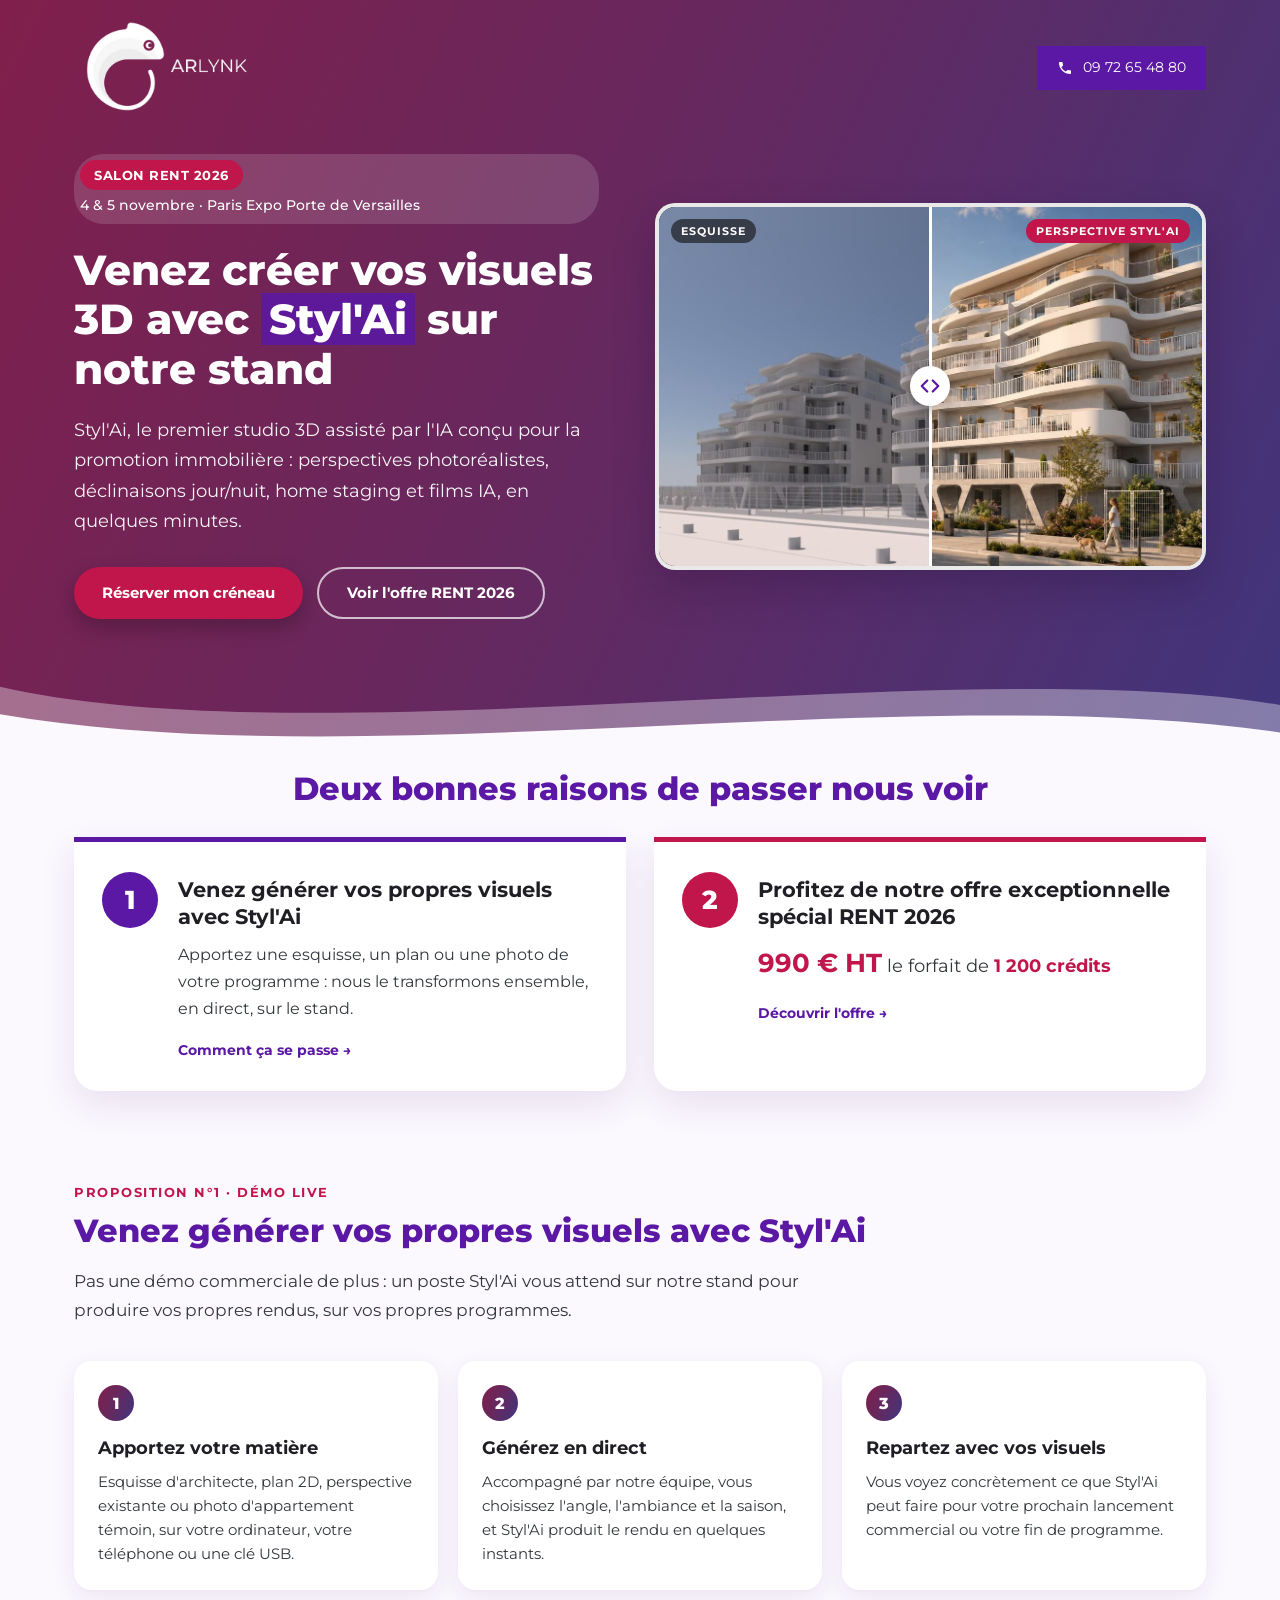
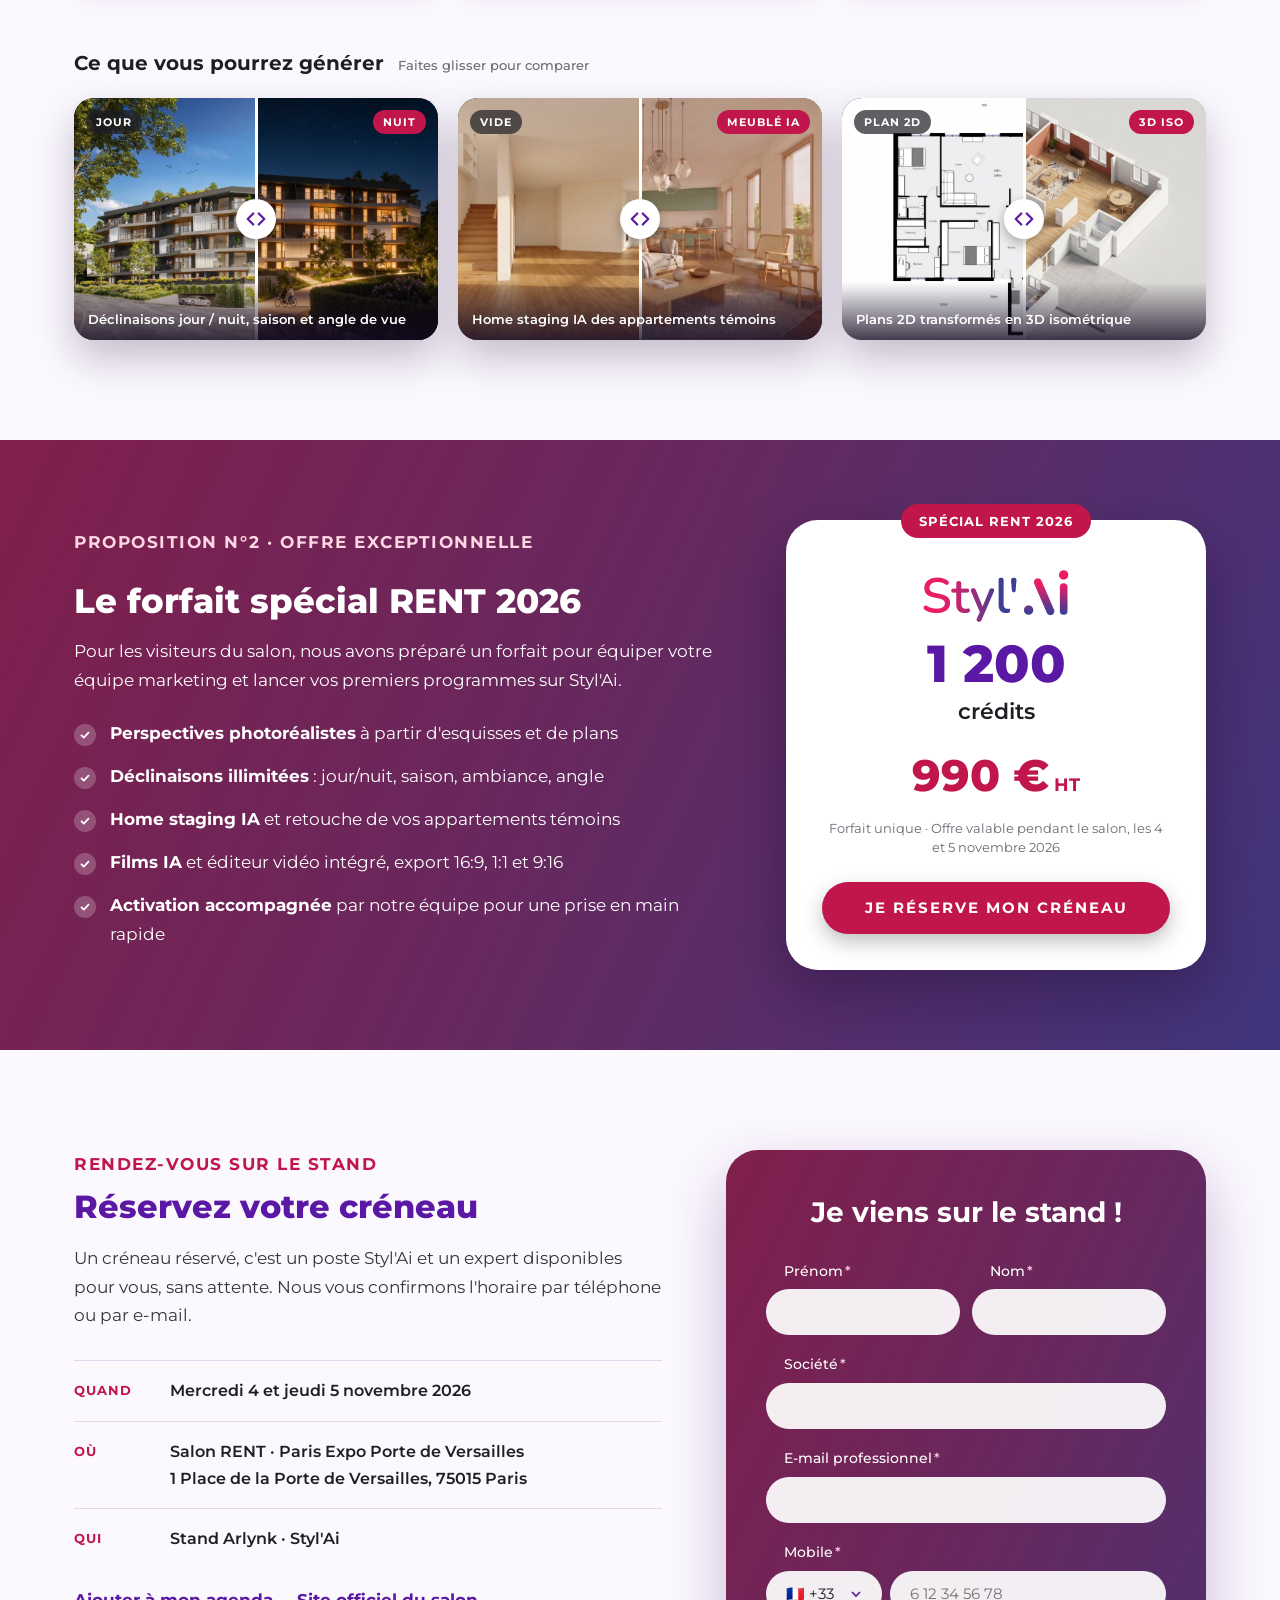
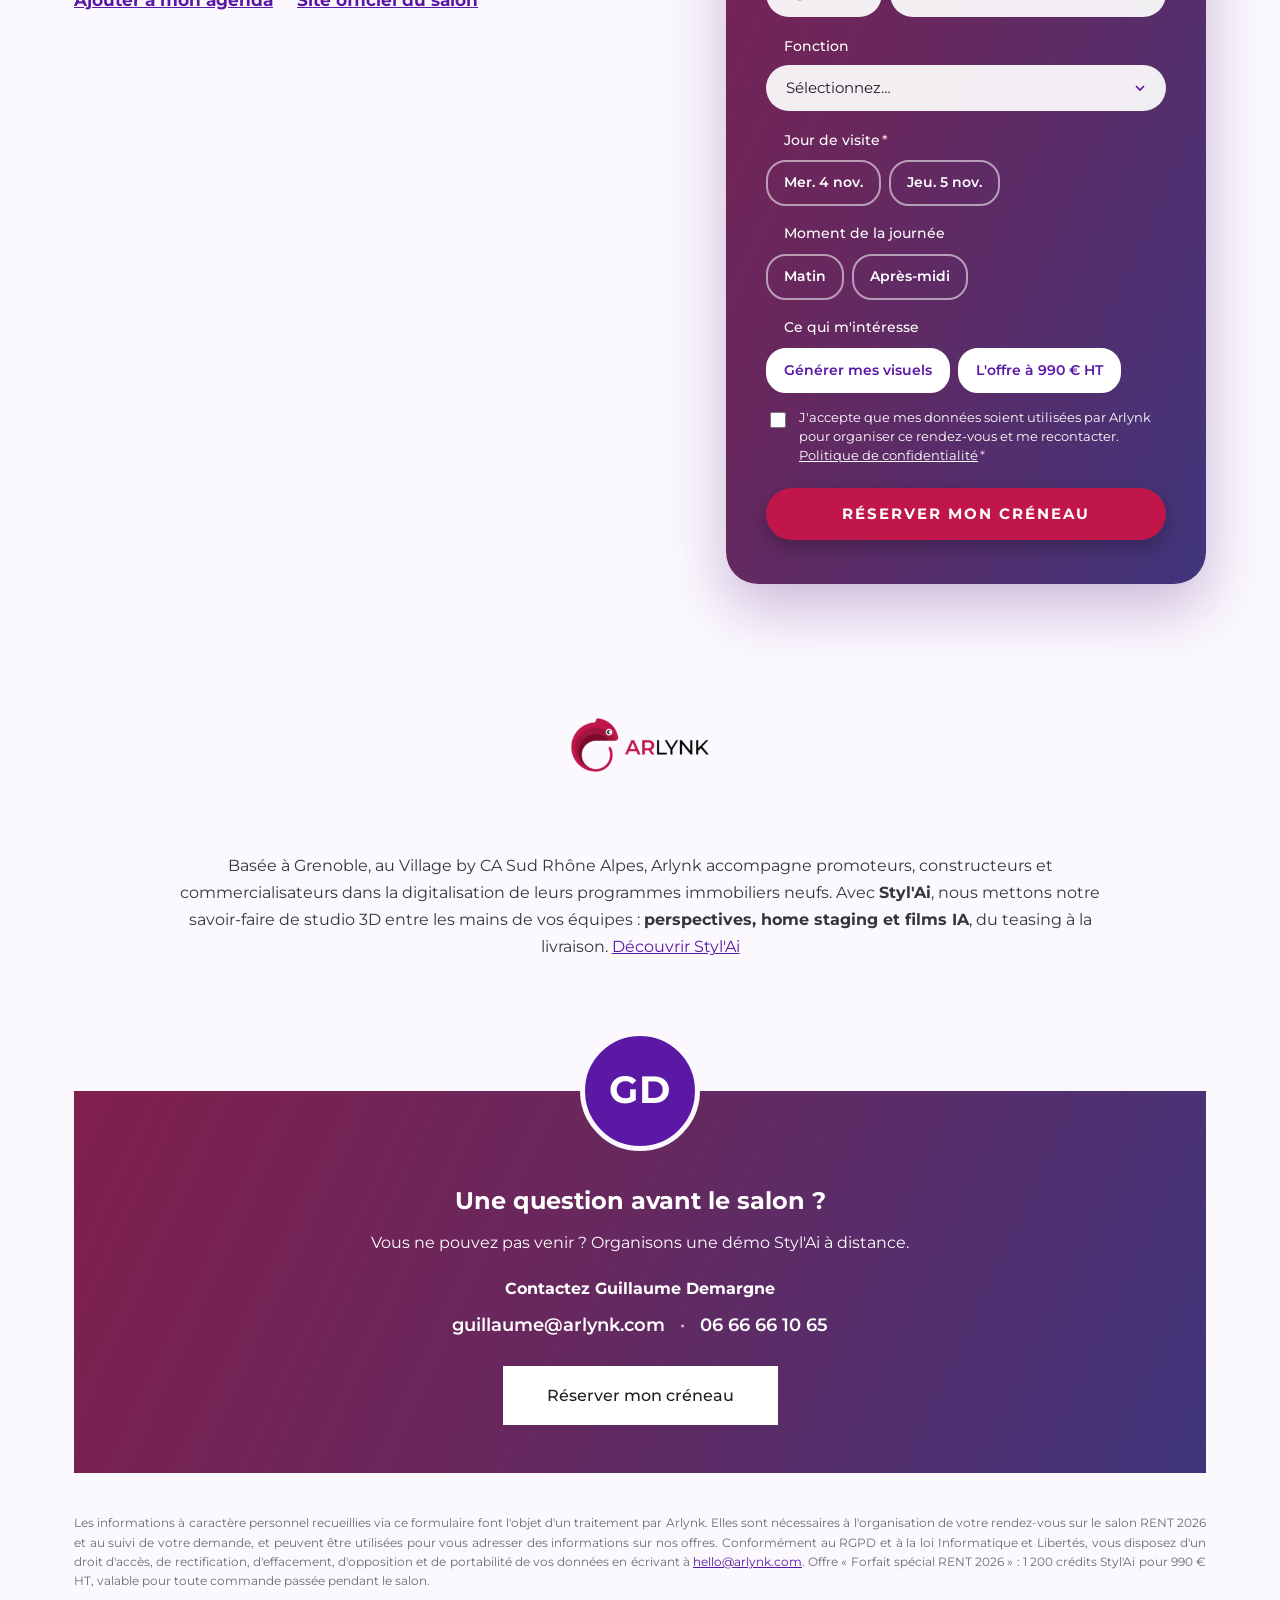
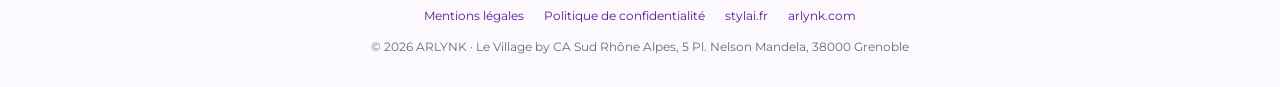
==== rent-2026/index.html @ ccab5f4e "Landing page salon RENT 2026 : démo Styl'Ai et forfait 990 € HT / 1 200 crédits Page d'atterrissage " ====
<!DOCTYPE html>
<html lang="fr">
<head>
  <meta charset="UTF-8">
  <meta name="viewport" content="width=device-width, initial-scale=1">
  <title>Styl'Ai au salon RENT 2026 – 4 &amp; 5 novembre | Arlynk</title>
  <meta name="description" content="Rencontrez Arlynk au salon RENT 2026 (4 et 5 novembre, Paris) : générez vos propres visuels avec Styl'Ai, le premier studio 3D assisté par l'IA conçu pour la promotion immobilière, et profitez du forfait spécial RENT : 1 200 crédits pour 990 € HT.">
  <meta property="og:title" content="Styl'Ai au salon RENT 2026 – Venez générer vos visuels 3D">
  <meta property="og:description" content="4 et 5 novembre 2026 · Paris Expo Porte de Versailles. Démo live et forfait spécial RENT : 1 200 crédits pour 990 € HT.">
  <meta property="og:type" content="website">
  <meta property="og:image" content="img/esquisse-apres.jpg">
  <meta name="theme-color" content="#5a18a5">
  <link rel="icon" href="https://arlynk.com/wp-content/uploads/2020/11/cropped-Sans-titre-14-32x32.png">
  <link rel="preconnect" href="https://fonts.googleapis.com">
  <link rel="preconnect" href="https://fonts.gstatic.com" crossorigin>
  <link href="https://fonts.googleapis.com/css2?family=Montserrat:wght@300;400;500;600;700;800&display=swap" rel="stylesheet">
  <link rel="stylesheet" href="../assets/css/style.css">
  <link rel="stylesheet" href="rent.css">
</head>
<body>

  <!-- En-tête -->
  <header class="hero rent-hero">
    <div class="container hero__bar">
      <a href="https://arlynk.com/" class="hero__logo" aria-label="Arlynk - retour au site">
        <img src="../assets/img/logo-arlynk-blanc.png" alt="Arlynk" width="188" height="100">
      </a>
      <a href="tel:+33972654880" class="btn-phone">
        <svg width="16" height="16" viewBox="0 0 24 24" fill="currentColor" aria-hidden="true"><path d="M6.6 10.8a15.1 15.1 0 0 0 6.6 6.6l2.2-2.2a1 1 0 0 1 1-.25 11.4 11.4 0 0 0 3.6.57 1 1 0 0 1 1 1V20a1 1 0 0 1-1 1A17 17 0 0 1 3 4a1 1 0 0 1 1-1h3.5a1 1 0 0 1 1 1c0 1.25.2 2.45.57 3.57a1 1 0 0 1-.25 1z"/></svg>
        09 72 65 48 80
      </a>
    </div>

    <div class="container rent-hero__grid">
      <div class="rent-hero__text">
        <p class="event-badge">
          <span class="event-badge__name">Salon RENT 2026</span>
          <span>4 &amp; 5 novembre · Paris Expo Porte de Versailles</span>
        </p>
        <h1>Venez créer vos visuels 3D avec <span class="highlight">Styl'Ai</span> sur notre stand</h1>
        <p class="rent-hero__lead">Styl'Ai, le premier studio 3D assisté par l'IA conçu pour la promotion immobilière&nbsp;: perspectives photoréalistes, déclinaisons jour/nuit, home staging et films IA, en quelques minutes.</p>
        <div class="rent-hero__ctas">
          <a href="#rdv" class="btn-cta">Réserver mon créneau</a>
          <a href="#offre" class="btn-ghost">Voir l'offre RENT 2026</a>
        </div>
        <p class="countdown" id="countdown" hidden></p>
      </div>

      <figure class="compare compare--hero" style="--pos: 50%">
        <img src="img/esquisse-avant.jpg" alt="Esquisse d'un programme résidentiel" width="1200" height="737">
        <div class="compare__after">
          <img src="img/esquisse-apres.jpg" alt="La même esquisse transformée en perspective 3D photoréaliste par Styl'Ai" width="1200" height="739">
        </div>
        <span class="compare__tag compare__tag--before">Esquisse</span>
        <span class="compare__tag compare__tag--after">Perspective Styl'Ai</span>
        <input type="range" min="0" max="100" value="50" class="compare__range" aria-label="Comparer l'esquisse et la perspective 3D">
        <span class="compare__handle" aria-hidden="true"></span>
      </figure>
    </div>

    <svg class="hero__wave" viewBox="0 0 1440 120" preserveAspectRatio="none" aria-hidden="true">
      <path d="M0,40 C360,120 1080,0 1440,60 L1440,120 L0,120 Z" fill="rgba(255,255,255,.35)"/>
      <path d="M0,70 C420,140 1020,30 1440,90 L1440,120 L0,120 Z" fill="#fbf8fe"/>
    </svg>
  </header>

  <main>
    <!-- Les deux propositions -->
    <section class="container reasons" aria-labelledby="reasons-title">
      <h2 class="section-title" id="reasons-title">Deux bonnes raisons de passer nous voir</h2>
      <div class="reasons__grid">
        <a href="#demo" class="reason">
          <span class="reason__num">1</span>
          <h3>Venez générer vos propres visuels avec Styl'Ai</h3>
          <p>Apportez une esquisse, un plan ou une photo de votre programme&nbsp;: nous le transformons ensemble, en direct, sur le stand.</p>
          <span class="reason__more">Comment ça se passe&nbsp;→</span>
        </a>
        <a href="#offre" class="reason reason--offer">
          <span class="reason__num">2</span>
          <h3>Profitez de notre offre exceptionnelle spécial RENT 2026</h3>
          <p class="reason__price"><strong>990&nbsp;€&nbsp;HT</strong> le forfait de <strong>1&nbsp;200 crédits</strong></p>
          <span class="reason__more">Découvrir l'offre&nbsp;→</span>
        </a>
      </div>
    </section>

    <!-- Proposition 1 : démo live -->
    <section class="container demo" id="demo" aria-labelledby="demo-title">
      <p class="eyebrow">Proposition n°1 · Démo live</p>
      <h2 class="section-title" id="demo-title">Venez générer vos propres visuels avec Styl'Ai</h2>
      <p class="section-intro">Pas une démo commerciale de plus&nbsp;: un poste Styl'Ai vous attend sur notre stand pour produire vos propres rendus, sur vos propres programmes.</p>

      <ol class="steps">
        <li>
          <span class="steps__num">1</span>
          <h3>Apportez votre matière</h3>
          <p>Esquisse d'architecte, plan 2D, perspective existante ou photo d'appartement témoin, sur votre ordinateur, votre téléphone ou une clé USB.</p>
        </li>
        <li>
          <span class="steps__num">2</span>
          <h3>Générez en direct</h3>
          <p>Accompagné par notre équipe, vous choisissez l'angle, l'ambiance et la saison, et Styl'Ai produit le rendu en quelques instants.</p>
        </li>
        <li>
          <span class="steps__num">3</span>
          <h3>Repartez avec vos visuels</h3>
          <p>Vous voyez concrètement ce que Styl'Ai peut faire pour votre prochain lancement commercial ou votre fin de programme.</p>
        </li>
      </ol>

      <h3 class="gallery-title">Ce que vous pourrez générer <small>Faites glisser pour comparer</small></h3>
      <div class="gallery">
        <figure class="compare" style="--pos: 50%">
          <img src="img/jour.jpg" alt="Perspective d'un programme en journée" width="1024" height="666" loading="lazy">
          <div class="compare__after">
            <img src="img/nuit.jpg" alt="La même perspective déclinée en ambiance de nuit" width="1024" height="666" loading="lazy">
          </div>
          <span class="compare__tag compare__tag--before">Jour</span>
          <span class="compare__tag compare__tag--after">Nuit</span>
          <input type="range" min="0" max="100" value="50" class="compare__range" aria-label="Comparer les versions jour et nuit">
          <span class="compare__handle" aria-hidden="true"></span>
          <figcaption>Déclinaisons jour / nuit, saison et angle de vue</figcaption>
        </figure>
        <figure class="compare" style="--pos: 50%">
          <img src="img/temoin-vide.jpg" alt="Appartement témoin vide" width="1024" height="682" loading="lazy">
          <div class="compare__after">
            <img src="img/temoin-meuble.jpg" alt="Le même appartement meublé par le home staging IA" width="1024" height="682" loading="lazy">
          </div>
          <span class="compare__tag compare__tag--before">Vide</span>
          <span class="compare__tag compare__tag--after">Meublé IA</span>
          <input type="range" min="0" max="100" value="50" class="compare__range" aria-label="Comparer l'appartement vide et meublé">
          <span class="compare__handle" aria-hidden="true"></span>
          <figcaption>Home staging IA des appartements témoins</figcaption>
        </figure>
        <figure class="compare" style="--pos: 50%">
          <img src="img/plan-2d.jpg" alt="Plan 2D d'un logement" width="968" height="624" loading="lazy">
          <div class="compare__after">
            <img src="img/plan-3d-iso.jpg" alt="Le même plan converti en maquette 3D isométrique" width="1024" height="765" loading="lazy">
          </div>
          <span class="compare__tag compare__tag--before">Plan 2D</span>
          <span class="compare__tag compare__tag--after">3D iso</span>
          <input type="range" min="0" max="100" value="50" class="compare__range" aria-label="Comparer le plan 2D et la vue 3D isométrique">
          <span class="compare__handle" aria-hidden="true"></span>
          <figcaption>Plans 2D transformés en 3D isométrique</figcaption>
        </figure>
      </div>
    </section>

    <!-- Proposition 2 : offre RENT -->
    <section class="offer-wrap" id="offre" aria-labelledby="offre-title">
      <div class="container offer">
        <div class="offer__text">
          <p class="eyebrow eyebrow--light">Proposition n°2 · Offre exceptionnelle</p>
          <h2 id="offre-title">Le forfait spécial RENT 2026</h2>
          <p>Pour les visiteurs du salon, nous avons préparé un forfait pour équiper votre équipe marketing et lancer vos premiers programmes sur Styl'Ai.</p>
          <ul class="checklist checklist--light">
            <li><strong>Perspectives photoréalistes</strong> à partir d'esquisses et de plans</li>
            <li><strong>Déclinaisons illimitées</strong>&nbsp;: jour/nuit, saison, ambiance, angle</li>
            <li><strong>Home staging IA</strong> et retouche de vos appartements témoins</li>
            <li><strong>Films IA</strong> et éditeur vidéo intégré, export 16:9, 1:1 et 9:16</li>
            <li><strong>Activation accompagnée</strong> par notre équipe pour une prise en main rapide</li>
          </ul>
        </div>

        <div class="price-card">
          <span class="price-card__ribbon">Spécial RENT 2026</span>
          <img src="img/logo-stylai.png" alt="Styl'Ai" class="price-card__logo" width="150" height="55">
          <p class="price-card__credits"><strong>1&nbsp;200</strong> crédits</p>
          <p class="price-card__price"><strong>990&nbsp;€</strong> <span>HT</span></p>
          <p class="price-card__note">Forfait unique · Offre valable pendant le salon, les 4 et 5 novembre 2026</p>
          <a href="#rdv" class="btn-submit">Je réserve mon créneau</a>
        </div>
      </div>
    </section>

    <!-- Prise de rendez-vous -->
    <section class="container booking" id="rdv" aria-labelledby="rdv-title">
      <div class="booking__info">
        <p class="eyebrow">Rendez-vous sur le stand</p>
        <h2 class="section-title" id="rdv-title">Réservez votre créneau</h2>
        <p>Un créneau réservé, c'est un poste Styl'Ai et un expert disponibles pour vous, sans attente. Nous vous confirmons l'horaire par téléphone ou par e-mail.</p>

        <dl class="practical">
          <div>
            <dt>Quand</dt>
            <dd>Mercredi 4 et jeudi 5 novembre 2026</dd>
          </div>
          <div>
            <dt>Où</dt>
            <dd>Salon RENT · Paris Expo Porte de Versailles<br>1 Place de la Porte de Versailles, 75015 Paris</dd>
          </div>
          <div>
            <dt>Qui</dt>
            <!-- Ajouter ici le numéro de stand dès qu'il est connu. -->
            <dd>Stand Arlynk · Styl'Ai</dd>
          </div>
        </dl>

        <p class="practical__links">
          <a href="rent-2026-arlynk.ics" download>Ajouter à mon agenda</a>
          <a href="https://www.realnewtech.com/" target="_blank" rel="noopener">Site officiel du salon</a>
        </p>
      </div>

      <div class="form-card booking__card">
        <h2 class="form-card__title">Je viens sur le stand&nbsp;!</h2>

        <!-- Formulaire web Zoho CRM (module Prospects). Les champs cachés xnQsjsdp, xmIwtLD et actionType
             viennent du code source Zoho : à remplacer si un formulaire dédié « Salon RENT 2026 » est créé. -->
        <form id="lead-form" action="https://crm.zoho.com/crm/WebToLeadForm" method="POST" accept-charset="UTF-8" target="zoho-target" novalidate>
          <input type="hidden" name="xnQsjsdp" value="b40f155948cda5572b421dd84efe9aad03f75418e066bce815e18494eee729a2">
          <input type="hidden" name="zc_gad" id="zc_gad" value="">
          <input type="hidden" name="xmIwtLD" value="050d3f2b2a0a6c832aca48327ee90992275f9af62e2ffa7d79091be489d551f6729963630cd06b353b94206caac89e18">
          <input type="hidden" name="actionType" value="TGVhZHM=">
          <input type="hidden" name="returnURL" value="null">
          <input type="hidden" name="Lead Source" value="Salon RENT 2026">
          <input type="hidden" name="Mobile" id="mobile-complet" value="">
          <input type="hidden" name="Description" id="description" value="">
          <input type="text" name="aG9uZXlwb3Q" value="" tabindex="-1" autocomplete="off" aria-hidden="true" style="display:none">

          <div class="field-row">
            <div class="field">
              <label for="prenom">Prénom<span>*</span></label>
              <input type="text" id="prenom" name="First Name" maxlength="40" autocomplete="given-name" required>
            </div>
            <div class="field">
              <label for="nom">Nom<span>*</span></label>
              <input type="text" id="nom" name="Last Name" maxlength="80" autocomplete="family-name" required>
            </div>
          </div>
          <div class="field">
            <label for="societe">Société<span>*</span></label>
            <input type="text" id="societe" name="Company" maxlength="200" autocomplete="organization" required>
          </div>
          <div class="field">
            <label for="email">E-mail professionnel<span>*</span></label>
            <input type="email" id="email" name="Email" maxlength="100" autocomplete="email" required>
          </div>
          <div class="field">
            <label for="telephone">Mobile<span>*</span></label>
            <div class="tel">
              <select id="indicatif" aria-label="Indicatif pays">
                <option value="+33" selected>🇫🇷 +33</option>
                <option value="+32">🇧🇪 +32</option>
                <option value="+41">🇨🇭 +41</option>
                <option value="+352">🇱🇺 +352</option>
                <option value="+377">🇲🇨 +377</option>
              </select>
              <input type="tel" id="telephone" maxlength="20" autocomplete="tel-national" placeholder="6 12 34 56 78" required>
            </div>
          </div>
          <div class="field">
            <label for="fonction">Fonction</label>
            <select id="fonction" name="Designation">
              <option value="">Sélectionnez…</option>
              <option>Direction commerciale</option>
              <option>Direction marketing / communication</option>
              <option>Direction générale</option>
              <option>Responsable de programmes</option>
              <option>Commercialisateur / Agence</option>
              <option>Autre</option>
            </select>
          </div>

          <fieldset class="choices">
            <legend>Jour de visite<span>*</span></legend>
            <label class="chip"><input type="radio" name="jour" value="Mercredi 4 novembre" required><span>Mer. 4 nov.</span></label>
            <label class="chip"><input type="radio" name="jour" value="Jeudi 5 novembre"><span>Jeu. 5 nov.</span></label>
          </fieldset>
          <fieldset class="choices">
            <legend>Moment de la journée</legend>
            <label class="chip"><input type="radio" name="moment" value="Matin"><span>Matin</span></label>
            <label class="chip"><input type="radio" name="moment" value="Après-midi"><span>Après-midi</span></label>
          </fieldset>
          <fieldset class="choices">
            <legend>Ce qui m'intéresse</legend>
            <label class="chip"><input type="checkbox" name="interet" value="Générer mes visuels avec Styl'Ai" checked><span>Générer mes visuels</span></label>
            <label class="chip"><input type="checkbox" name="interet" value="Offre RENT 2026 : 1 200 crédits à 990 € HT" checked><span>L'offre à 990&nbsp;€&nbsp;HT</span></label>
          </fieldset>

          <label class="consent">
            <input type="checkbox" id="consentement" required>
            <span>J'accepte que mes données soient utilisées par Arlynk pour organiser ce rendez-vous et me recontacter. <a href="https://arlynk.com/politique-de-confidentialite/" target="_blank" rel="noopener">Politique de confidentialité</a><span class="req">*</span></span>
          </label>

          <p class="form-error" id="form-error" role="alert" hidden>Merci de compléter les champs obligatoires.</p>

          <button type="submit" class="btn-submit">Réserver mon créneau</button>
        </form>
        <iframe name="zoho-target" id="zoho-target" title="Envoi du formulaire" hidden></iframe>

        <div class="form-success" id="form-success" hidden>
          <svg width="56" height="56" viewBox="0 0 24 24" aria-hidden="true"><circle cx="12" cy="12" r="11" fill="#fff"/><path d="M7 12.5l3.2 3.2L17 9" fill="none" stroke="#c1164b" stroke-width="2.4" stroke-linecap="round" stroke-linejoin="round"/></svg>
          <h3>À très vite sur le salon&nbsp;!</h3>
          <p>Votre demande est bien enregistrée. Nous vous recontactons pour confirmer votre créneau sur le stand Arlynk · Styl'Ai.</p>
          <a class="btn-submit" href="rent-2026-arlynk.ics" download>Ajouter à mon agenda</a>
        </div>
      </div>
    </section>
  </main>

  <!-- À propos -->
  <section class="about container">
    <img src="../assets/img/logo-arlynk-couleur.png" alt="Arlynk" class="about__logo" width="180" height="180">
    <p>Basée à Grenoble, au Village by CA Sud Rhône Alpes, Arlynk accompagne promoteurs, constructeurs et commercialisateurs dans la digitalisation de leurs programmes immobiliers neufs. Avec <strong>Styl'Ai</strong>, nous mettons notre savoir-faire de studio 3D entre les mains de vos équipes&nbsp;: <strong>perspectives, home staging et films IA</strong>, du teasing à la livraison. <a href="https://stylai.fr/promoteurs" target="_blank" rel="noopener">Découvrir Styl'Ai</a></p>
  </section>

  <!-- Bandeau contact -->
  <section class="container">
    <div class="contact-band">
      <div class="contact-band__icon" aria-hidden="true">GD</div>
      <h2>Une question avant le salon&nbsp;?</h2>
      <p>Vous ne pouvez pas venir&nbsp;? Organisons une démo Styl'Ai à distance.</p>
      <p class="contact-band__name">Contactez Guillaume Demargne</p>
      <p class="contact-band__links">
        <a href="mailto:guillaume@arlynk.com">guillaume@arlynk.com</a>
        <span aria-hidden="true">·</span>
        <a href="tel:+33666661065">06 66 66 10 65</a>
      </p>
      <a href="#rdv" class="btn-white">Réserver mon créneau</a>
    </div>
  </section>

  <!-- Pied de page -->
  <footer class="footer">
    <div class="container">
      <p class="legal">Les informations à caractère personnel recueillies via ce formulaire font l'objet d'un traitement par Arlynk. Elles sont nécessaires à l'organisation de votre rendez-vous sur le salon RENT 2026 et au suivi de votre demande, et peuvent être utilisées pour vous adresser des informations sur nos offres. Conformément au RGPD et à la loi Informatique et Libertés, vous disposez d'un droit d'accès, de rectification, d'effacement, d'opposition et de portabilité de vos données en écrivant à <a href="mailto:hello@arlynk.com">hello@arlynk.com</a>. Offre «&nbsp;Forfait spécial RENT 2026&nbsp;»&nbsp;: 1&nbsp;200 crédits Styl'Ai pour 990&nbsp;€ HT, valable pour toute commande passée pendant le salon.</p>
      <nav class="footer__links">
        <a href="https://arlynk.com/mentions-legales/">Mentions légales</a>
        <a href="https://arlynk.com/politique-de-confidentialite/">Politique de confidentialité</a>
        <a href="https://stylai.fr/promoteurs">stylai.fr</a>
        <a href="https://arlynk.com/">arlynk.com</a>
      </nav>
      <p class="copyright">© 2026 ARLYNK · Le Village by CA Sud Rhône Alpes, 5 Pl. Nelson Mandela, 38000 Grenoble</p>
    </div>
  </footer>

  <!-- Bouton fixe sur mobile -->
  <a href="#rdv" class="sticky-cta" id="sticky-cta">Réserver mon créneau · RENT 2026</a>

  <script src="rent.js"></script>
  <!-- Suivi des formulaires web Zoho CRM (fourni par Zoho, à conserver) -->
  <script id="wf_anal" src="https://crm.zohopublic.com/crm/WebFormAnalyticsServeServlet?rid=[base64]&tw=bd8365c8fe3bd1d9c908581f7e484557f434fdd48e465106fef60573b287a3ee&version=v2"></script>
</body>
</html>
---- assets/css/style.css ----
/* Charte Arlynk : violet #5a18a5, framboise #c1164b, dégradé bordeaux → violet, police Montserrat */
:root {
  --violet: #5a18a5;
  --violet-dark: #4f1173;
  --framboise: #c1164b;
  --bordeaux: #801f4c;
  --nuit: #40357c;
  --text: #32373c;
  --bg: #fbf8fe;
  --gradient: linear-gradient(115deg, #801f4c 0%, #67285e 45%, #40357c 100%);
  --radius: 32px;
}

* { box-sizing: border-box; }

body {
  margin: 0;
  font-family: "Montserrat", Arial, sans-serif;
  color: var(--text);
  background: var(--bg);
  line-height: 1.7;
  -webkit-font-smoothing: antialiased;
}

img { max-width: 100%; height: auto; }

a { color: var(--violet); }

.container {
  width: 100%;
  max-width: 1180px;
  margin: 0 auto;
  padding: 0 24px;
}

/* ---------- En-tête ---------- */
.hero {
  position: relative;
  background: var(--gradient);
  color: #fff;
  padding-top: 18px;
  padding-bottom: 110px;
}

.hero__bar {
  display: flex;
  align-items: center;
  justify-content: space-between;
  gap: 16px;
}

.hero__logo img { width: 188px; display: block; }

.btn-phone {
  display: inline-flex;
  align-items: center;
  gap: 10px;
  background: var(--violet);
  color: #fff;
  text-decoration: none;
  font-size: 14px;
  padding: 10px 20px;
  transition: background .2s;
}
.btn-phone:hover { background: var(--violet-dark); }

.hero__tag {
  margin-top: 28px;
  font-size: 22px;
  font-weight: 600;
}
.hero__tag-sub { font-weight: 400; font-size: 17px; opacity: .9; margin-left: 8px; }

.highlight {
  background: rgba(90, 24, 165, .85);
  padding: 0 8px;
  box-decoration-break: clone;
  -webkit-box-decoration-break: clone;
}

.hero__wave {
  position: absolute;
  left: 0;
  bottom: -1px;
  width: 100%;
  height: 110px;
  display: block;
}

/* ---------- Contenu principal ---------- */
.main {
  display: grid;
  grid-template-columns: 1fr 460px;
  gap: 64px;
  align-items: start;
  margin-top: -20px;
  position: relative;
}

.intro { padding-top: 70px; }

.intro h1 {
  color: var(--violet);
  font-size: 32px;
  line-height: 1.25;
  font-weight: 700;
  margin: 0 0 32px;
}

.intro p { font-size: 17px; margin: 0 0 20px; text-align: justify; }

.intro .lead { font-weight: 700; color: #1e1e24; }

.keyfigures {
  list-style: none;
  padding: 0;
  margin: 32px 0 0;
  display: grid;
  grid-template-columns: repeat(3, 1fr);
  gap: 14px;
}
.keyfigures li {
  background: #fff;
  border-top: 4px solid var(--framboise);
  border-radius: 0 0 14px 14px;
  padding: 16px 16px 18px;
  box-shadow: 0 8px 24px rgba(79, 17, 115, .08);
}
.keyfigures strong {
  display: block;
  color: var(--violet);
  font-size: 34px;
  font-weight: 800;
  line-height: 1.1;
}
.keyfigures small { font-size: 16px; font-weight: 600; }
.keyfigures span { display: block; font-size: 14px; line-height: 1.45; margin-top: 6px; }

.intro .audience {
  margin-top: 28px;
  padding-left: 16px;
  border-left: 3px solid var(--violet);
  font-size: 15px;
  font-style: italic;
  text-align: left;
}

.intro h2 {
  font-size: 20px;
  font-weight: 700;
  color: #1e1e24;
  margin: 40px 0 16px;
}

.checklist {
  list-style: none;
  padding: 0;
  margin: 0;
}
.checklist li {
  position: relative;
  padding-left: 36px;
  margin-bottom: 14px;
  font-size: 17px;
}
.checklist li::before {
  content: "";
  position: absolute;
  left: 0;
  top: 5px;
  width: 22px;
  height: 22px;
  border-radius: 50%;
  background: var(--framboise) url("data:image/svg+xml,%3Csvg xmlns='http://www.w3.org/2000/svg' viewBox='0 0 24 24'%3E%3Cpath d='M6 12.5l4 4L18 8' fill='none' stroke='white' stroke-width='3' stroke-linecap='round' stroke-linejoin='round'/%3E%3C/svg%3E") center/14px no-repeat;
}
.checklist strong { color: #1e1e24; }

/* ---------- Formulaire ---------- */
.form-col { padding-top: 120px; }

.form-card {
  position: relative;
  background: var(--gradient);
  border-radius: var(--radius);
  padding: 110px 40px 44px;
  color: #fff;
  box-shadow: 0 24px 60px rgba(79, 17, 115, .28);
}

.book {
  position: absolute;
  top: -96px;
  left: 50%;
  transform: translateX(-50%) rotate(-2deg);
  width: 300px;
}
.book img {
  display: block;
  width: 100%;
  border-radius: 6px;
  box-shadow: 0 18px 36px rgba(30, 10, 50, .45);
}

.form-card__title {
  text-align: center;
  font-size: 28px;
  line-height: 1.35;
  font-weight: 700;
  margin: 0 0 28px;
}

.field { margin-bottom: 18px; }
.field label {
  display: block;
  font-size: 14px;
  font-weight: 500;
  margin: 0 0 6px 18px;
}
.field label span, .consent .req { color: #ffd6e4; margin-left: 2px; }

.field input,
.field select {
  width: 100%;
  height: 46px;
  border: 2px solid transparent;
  border-radius: 23px;
  padding: 0 18px;
  font: inherit;
  font-size: 15px;
  color: #1e1e24;
  background: rgba(255, 255, 255, .92);
  outline: none;
  transition: border-color .2s, background .2s;
}
.field select { appearance: none; background-image: url("data:image/svg+xml,%3Csvg xmlns='http://www.w3.org/2000/svg' viewBox='0 0 24 24'%3E%3Cpath d='M6 9l6 6 6-6' fill='none' stroke='%235a18a5' stroke-width='2.5'/%3E%3C/svg%3E"); background-repeat: no-repeat; background-position: right 16px center; background-size: 16px; padding-right: 40px; }
.field input:focus,
.field select:focus { border-color: #fff; background-color: #fff; }
.field .invalid { border-color: #ffd6e4; box-shadow: 0 0 0 3px rgba(193, 22, 75, .55); }

.tel { display: grid; grid-template-columns: 116px 1fr; gap: 8px; }

.consent {
  display: flex;
  gap: 10px;
  align-items: flex-start;
  font-size: 12.5px;
  line-height: 1.5;
  margin: 6px 0 22px;
  cursor: pointer;
}
.consent input { margin-top: 3px; width: 16px; height: 16px; accent-color: var(--framboise); flex-shrink: 0; }
.consent a { color: #fff; }
.consent.invalid span { text-decoration: underline wavy #ffd6e4; }

.doodle {
  position: absolute;
  right: -62px;
  bottom: 70px;
  width: 90px;
  color: #1e1e24;
  pointer-events: none;
}

.form-error {
  background: rgba(255,255,255,.15);
  border-radius: 12px;
  padding: 8px 14px;
  font-size: 14px;
  margin: 0 0 14px;
}

.btn-submit {
  width: 100%;
  border: 0;
  border-radius: 26px;
  height: 52px;
  display: flex;
  align-items: center;
  justify-content: center;
  background: var(--framboise);
  color: #fff;
  font: inherit;
  font-weight: 700;
  font-size: 15px;
  letter-spacing: 2px;
  text-transform: uppercase;
  text-decoration: none;
  cursor: pointer;
  box-shadow: 0 8px 20px rgba(0, 0, 0, .25);
  transition: transform .15s, background .2s;
}
.btn-submit:hover { background: #a3103e; transform: translateY(-1px); }
.btn-submit:disabled { opacity: .7; cursor: wait; }

.form-success { text-align: center; }
.form-success h3 { font-size: 26px; margin: 10px 0 6px; }
.form-success p { margin: 0 0 24px; }

/* ---------- À propos ---------- */
.about {
  text-align: center;
  padding-top: 90px;
  padding-bottom: 60px;
  max-width: 980px;
}
.about__logo { width: 150px; }
.about p { font-size: 16px; margin: 20px 0 0; }

/* ---------- Bandeau contact ---------- */
.contact-band {
  position: relative;
  background: var(--gradient);
  color: #fff;
  text-align: center;
  padding: 90px 24px 48px;
  margin-top: 70px;
}
.contact-band__icon {
  position: absolute;
  top: -60px;
  left: 50%;
  transform: translateX(-50%);
  width: 120px;
  height: 120px;
  border-radius: 50%;
  background: var(--violet);
  border: 5px solid var(--bg);
  display: grid;
  place-items: center;
  color: #fff;
  font-size: 38px;
  font-weight: 700;
  letter-spacing: 1px;
}
.contact-band h2 { font-size: 24px; margin: 0 0 8px; }
.contact-band p { margin: 0 0 8px; }
.contact-band__name { font-weight: 700; margin-top: 18px !important; }
.contact-band__links { font-size: 18px; font-weight: 600; }
.contact-band__links a { color: #fff; text-decoration: none; }
.contact-band__links span { margin: 0 10px; opacity: .7; }

.btn-white {
  display: inline-block;
  margin-top: 18px;
  background: #fff;
  color: #1e1e24;
  text-decoration: none;
  padding: 16px 44px;
  font-weight: 500;
  transition: background .2s, color .2s;
}
.btn-white:hover { background: var(--violet); color: #fff; }

/* ---------- Pied de page ---------- */
.footer {
  padding: 40px 0 30px;
  font-size: 12px;
  color: #6b6b75;
  line-height: 1.6;
}
.footer .legal { margin: 0 0 16px; text-align: justify; }
.footer__links { display: flex; flex-wrap: wrap; gap: 20px; justify-content: center; }
.footer__links a { color: var(--violet); text-decoration: none; }
.copyright { text-align: center; margin: 12px 0 0; }

/* ---------- Responsive ---------- */
@media (max-width: 1100px) {
  .doodle { display: none; }
}

@media (max-width: 960px) {
  .main { grid-template-columns: 1fr; gap: 0; }
  .intro { padding-top: 40px; }
  .form-col { padding-top: 150px; max-width: 520px; width: 100%; margin: 0 auto; }
}

@media (max-width: 600px) {
  .container { padding: 0 16px; }
  .hero__logo img { width: 140px; }
  .btn-phone { padding: 8px 12px; font-size: 13px; }
  .hero__tag { font-size: 18px; }
  .hero__tag-sub { display: block; margin: 4px 0 0; font-size: 14px; }
  .intro h1 { font-size: 25px; }
  .intro p, .checklist li { font-size: 16px; text-align: left; }
  .form-card { padding: 100px 22px 32px; border-radius: 24px; }
  .book { width: 250px; top: -84px; }
  .keyfigures { grid-template-columns: 1fr; }
  .form-card__title { font-size: 23px; }
  .btn-submit { letter-spacing: 1px; font-size: 14px; }
  .contact-band h2 { font-size: 20px; }
  .contact-band__links span { display: block; height: 0; overflow: hidden; }
}
---- rent-2026/rent.css ----
/* Landing page salon RENT 2026 : complète ../assets/css/style.css (charte Arlynk) */

html { scroll-behavior: smooth; }
section[id] { scroll-margin-top: 20px; }

/* ---------- En-tête ---------- */
.rent-hero { padding-bottom: 140px; }

.rent-hero__grid {
  display: grid;
  grid-template-columns: 1fr 1.05fr;
  gap: 56px;
  align-items: center;
  margin-top: 36px;
  position: relative;
  z-index: 1;
}

.event-badge {
  display: inline-flex;
  flex-wrap: wrap;
  align-items: center;
  gap: 4px 12px;
  margin: 0 0 22px;
  padding: 6px 16px 6px 6px;
  border-radius: 30px;
  background: rgba(255, 255, 255, .14);
  font-size: 14px;
  font-weight: 500;
}
.event-badge__name {
  background: var(--framboise);
  border-radius: 24px;
  padding: 4px 14px;
  font-weight: 700;
  letter-spacing: .5px;
  text-transform: uppercase;
  font-size: 13px;
}

.rent-hero h1 {
  font-size: 42px;
  line-height: 1.18;
  font-weight: 800;
  margin: 0 0 20px;
}
.rent-hero__lead { font-size: 18px; margin: 0 0 30px; opacity: .95; }

.rent-hero__ctas { display: flex; flex-wrap: wrap; gap: 14px; }

.btn-cta,
.btn-ghost {
  display: inline-flex;
  align-items: center;
  justify-content: center;
  min-height: 52px;
  padding: 0 28px;
  border-radius: 26px;
  font-weight: 700;
  font-size: 15px;
  text-decoration: none;
  transition: transform .15s, background .2s;
}
.btn-cta { background: var(--framboise); color: #fff; box-shadow: 0 8px 20px rgba(0, 0, 0, .25); }
.btn-cta:hover { background: #a3103e; transform: translateY(-1px); }
.btn-ghost { color: #fff; border: 2px solid rgba(255, 255, 255, .7); }
.btn-ghost:hover { background: rgba(255, 255, 255, .12); }

.countdown { margin: 22px 0 0; font-size: 15px; font-weight: 500; opacity: .9; }
.countdown strong { font-size: 18px; }

/* ---------- Comparateur avant / après ---------- */
.compare {
  position: relative;
  margin: 0;
  overflow: hidden;
  border-radius: 20px;
  background: #1e1e24;
  box-shadow: 0 18px 40px rgba(30, 10, 50, .25);
  aspect-ratio: 3 / 2;
  user-select: none;
}
.compare img {
  position: absolute;
  inset: 0;
  width: 100%;
  height: 100%;
  object-fit: cover;
  display: block;
}
.compare__after {
  position: absolute;
  inset: 0;
  clip-path: inset(0 0 0 var(--pos));
}
.compare__range {
  position: absolute;
  inset: 0;
  width: 100%;
  height: 100%;
  margin: 0;
  opacity: 0;
  cursor: ew-resize;
  z-index: 3;
}
.compare__handle {
  position: absolute;
  top: 0;
  bottom: 0;
  left: var(--pos);
  width: 3px;
  margin-left: -1.5px;
  background: #fff;
  pointer-events: none;
  z-index: 2;
}
.compare__handle::after {
  content: "";
  position: absolute;
  top: 50%;
  left: 50%;
  width: 40px;
  height: 40px;
  transform: translate(-50%, -50%);
  border-radius: 50%;
  background: #fff url("data:image/svg+xml,%3Csvg xmlns='http://www.w3.org/2000/svg' viewBox='0 0 24 24'%3E%3Cpath d='M9 6l-6 6 6 6M15 6l6 6-6 6' fill='none' stroke='%235a18a5' stroke-width='2.4' stroke-linecap='round' stroke-linejoin='round'/%3E%3C/svg%3E") center/22px no-repeat;
  box-shadow: 0 4px 12px rgba(0, 0, 0, .3);
}
.compare__range:focus-visible ~ .compare__handle::after { outline: 3px solid var(--framboise); outline-offset: 2px; }
.compare__tag {
  position: absolute;
  top: 12px;
  z-index: 2;
  padding: 3px 10px;
  border-radius: 12px;
  background: rgba(30, 30, 36, .7);
  color: #fff;
  font-size: 11px;
  font-weight: 700;
  letter-spacing: 1px;
  text-transform: uppercase;
  pointer-events: none;
}
.compare__tag--before { left: 12px; }
.compare__tag--after { right: 12px; background: var(--framboise); }
.compare figcaption {
  position: absolute;
  left: 0;
  right: 0;
  bottom: 0;
  z-index: 2;
  padding: 26px 14px 10px;
  background: linear-gradient(transparent, rgba(20, 10, 35, .8));
  color: #fff;
  font-size: 13px;
  font-weight: 600;
  pointer-events: none;
}
.compare--hero { border: 4px solid rgba(255, 255, 255, .9); }

/* ---------- Titres de section ---------- */
.section-title {
  color: var(--violet);
  font-size: 32px;
  line-height: 1.25;
  font-weight: 800;
  margin: 0 0 16px;
}
.section-intro { font-size: 17px; max-width: 760px; margin: 0 0 36px; }
.eyebrow {
  margin: 0 0 8px;
  color: var(--framboise);
  font-size: 13px;
  font-weight: 700;
  letter-spacing: 1.5px;
  text-transform: uppercase;
}
.eyebrow--light { color: #ffd6e4; }

/* ---------- Deux raisons ---------- */
.reasons { position: relative; padding-top: 10px; text-align: center; }
.reasons__grid {
  display: grid;
  grid-template-columns: 1fr 1fr;
  gap: 28px;
  margin-top: 28px;
  text-align: left;
}
.reason {
  position: relative;
  display: block;
  background: #fff;
  border-top: 5px solid var(--violet);
  border-radius: 0 0 24px 24px;
  padding: 34px 32px 28px 104px;
  color: var(--text);
  text-decoration: none;
  box-shadow: 0 14px 36px rgba(79, 17, 115, .1);
  transition: transform .2s, box-shadow .2s;
}
.reason:hover { transform: translateY(-3px); box-shadow: 0 20px 44px rgba(79, 17, 115, .16); }
.reason--offer { border-top-color: var(--framboise); }
.reason__num {
  position: absolute;
  left: 28px;
  top: 30px;
  width: 56px;
  height: 56px;
  border-radius: 50%;
  display: grid;
  place-items: center;
  background: var(--violet);
  color: #fff;
  font-size: 26px;
  font-weight: 800;
}
.reason--offer .reason__num { background: var(--framboise); }
.reason h3 { margin: 0 0 10px; font-size: 21px; line-height: 1.3; color: #1e1e24; }
.reason p { margin: 0 0 14px; }
.reason__price { font-size: 18px; }
.reason__price strong { color: var(--framboise); }
.reason__price strong:first-child { font-size: 26px; }
.reason__more { font-weight: 700; color: var(--violet); font-size: 14px; }

/* ---------- Démo ---------- */
.demo { padding-top: 90px; }
.steps {
  list-style: none;
  padding: 0;
  margin: 0 0 56px;
  display: grid;
  grid-template-columns: repeat(3, 1fr);
  gap: 20px;
}
.steps li {
  background: #fff;
  border-radius: 18px;
  padding: 24px;
  box-shadow: 0 8px 24px rgba(79, 17, 115, .08);
}
.steps__num {
  display: inline-grid;
  place-items: center;
  width: 36px;
  height: 36px;
  border-radius: 50%;
  background: var(--gradient);
  color: #fff;
  font-weight: 800;
}
.steps h3 { margin: 12px 0 6px; font-size: 18px; color: #1e1e24; }
.steps p { margin: 0; font-size: 15px; line-height: 1.6; }

.gallery-title { font-size: 20px; color: #1e1e24; margin: 0 0 18px; }
.gallery-title small { font-size: 13px; font-weight: 500; color: #6b6b75; margin-left: 8px; }
.gallery { display: grid; grid-template-columns: repeat(3, 1fr); gap: 20px; }

/* ---------- Offre ---------- */
.offer-wrap {
  margin-top: 100px;
  background: var(--gradient);
  color: #fff;
  padding: 80px 0;
}
.offer {
  display: grid;
  grid-template-columns: 1fr 420px;
  gap: 64px;
  align-items: center;
}
.offer h2 { font-size: 34px; line-height: 1.2; margin: 0 0 16px; font-weight: 800; }
.offer__text > p { font-size: 17px; margin: 0 0 24px; }
.checklist--light li { color: #fff; }
.checklist--light strong { color: #fff; }
.checklist--light li::before { background-color: rgba(255, 255, 255, .22); }

.price-card {
  position: relative;
  background: #fff;
  color: var(--text);
  border-radius: var(--radius);
  padding: 48px 36px 36px;
  text-align: center;
  box-shadow: 0 24px 60px rgba(20, 5, 40, .35);
}
.price-card__ribbon {
  position: absolute;
  top: -16px;
  left: 50%;
  transform: translateX(-50%);
  background: var(--framboise);
  color: #fff;
  border-radius: 20px;
  padding: 6px 18px;
  font-size: 13px;
  font-weight: 700;
  letter-spacing: 1px;
  text-transform: uppercase;
  white-space: nowrap;
}
.price-card__logo { width: 150px; display: block; margin: 0 auto 12px; }
.price-card__credits { margin: 0; font-size: 22px; font-weight: 600; color: #1e1e24; }
.price-card__credits strong { font-size: 52px; font-weight: 800; color: var(--violet); line-height: 1.1; display: block; }
.price-card__price { margin: 8px 0 6px; font-size: 18px; }
.price-card__price strong { font-size: 44px; font-weight: 800; color: var(--framboise); }
.price-card__price span { font-weight: 700; color: var(--framboise); }
.price-card__note { font-size: 13px; color: #6b6b75; margin: 0 0 24px; line-height: 1.5; }

/* ---------- Réservation ---------- */
.booking {
  display: grid;
  grid-template-columns: 1fr 480px;
  gap: 64px;
  align-items: start;
  padding-top: 100px;
}
.booking__info > p { font-size: 17px; }

.practical { margin: 30px 0 0; }
.practical div {
  display: grid;
  grid-template-columns: 80px 1fr;
  gap: 16px;
  padding: 16px 0;
  border-top: 1px solid rgba(90, 24, 165, .15);
}
.practical dt { font-weight: 700; color: var(--framboise); text-transform: uppercase; font-size: 13px; letter-spacing: 1px; padding-top: 2px; }
.practical dd { margin: 0; font-weight: 600; color: #1e1e24; }

.practical__links { display: flex; flex-wrap: wrap; gap: 12px 24px; margin-top: 18px; }
.practical__links a { font-weight: 700; }

.booking__card { padding-top: 44px; }

.field-row { display: grid; grid-template-columns: 1fr 1fr; gap: 12px; }

.choices {
  border: 0;
  margin: 0 0 16px;
  padding: 0;
  display: flex;
  flex-wrap: wrap;
  gap: 8px;
}
.choices legend { font-size: 14px; font-weight: 500; margin: 0 0 8px 18px; padding: 0; }
.choices legend span { color: #ffd6e4; margin-left: 2px; }
.chip { cursor: pointer; }
.chip input { position: absolute; opacity: 0; pointer-events: none; }
.chip span {
  display: inline-block;
  padding: 9px 16px;
  border-radius: 20px;
  border: 2px solid rgba(255, 255, 255, .55);
  font-size: 14px;
  font-weight: 600;
  transition: background .2s, color .2s, border-color .2s;
}
.chip input:checked + span { background: #fff; color: var(--violet); border-color: #fff; }
.chip input:focus-visible + span { outline: 3px solid #ffd6e4; outline-offset: 2px; }
.choices.invalid .chip span { border-color: #ffd6e4; box-shadow: 0 0 0 3px rgba(193, 22, 75, .55); }

/* ---------- Bouton fixe mobile ---------- */
.sticky-cta { display: none; }

/* ---------- Responsive ---------- */
@media (max-width: 1000px) {
  .rent-hero__grid { grid-template-columns: 1fr; gap: 36px; }
  .offer, .booking { grid-template-columns: 1fr; gap: 40px; }
  .price-card, .booking__card { max-width: 520px; width: 100%; margin: 0 auto; }
  .gallery { grid-template-columns: 1fr 1fr; }
}

@media (max-width: 760px) {
  .reasons__grid, .steps, .gallery { grid-template-columns: 1fr; }
}

@media (max-width: 600px) {
  .rent-hero { padding-bottom: 110px; }
  .rent-hero__grid { margin-top: 22px; }
  .rent-hero h1 { font-size: 30px; }
  .rent-hero__lead { font-size: 16px; }
  .btn-cta, .btn-ghost { width: 100%; }
  .event-badge { font-size: 13px; border-radius: 18px; }
  .section-title { font-size: 25px; }
  .offer h2 { font-size: 27px; }
  .reasons { padding-top: 0; }
  .reason { padding: 26px 22px 22px 86px; }
  .reason__num { left: 18px; top: 24px; width: 50px; height: 50px; font-size: 22px; }
  .reason h3 { font-size: 18px; }
  .demo { padding-top: 64px; }
  .offer-wrap { margin-top: 70px; padding: 60px 0; }
  .price-card { padding: 44px 22px 28px; }
  .booking { padding-top: 70px; }
  .field-row { grid-template-columns: 1fr; gap: 0; }
  .gallery-title small { display: block; margin: 2px 0 0; }
  .practical div { grid-template-columns: 1fr; gap: 2px; }

  .sticky-cta {
    position: fixed;
    left: 12px;
    right: 12px;
    bottom: 12px;
    z-index: 50;
    display: flex;
    align-items: center;
    justify-content: center;
    height: 52px;
    border-radius: 26px;
    background: var(--framboise);
    color: #fff;
    font-weight: 700;
    font-size: 15px;
    text-decoration: none;
    box-shadow: 0 10px 24px rgba(0, 0, 0, .3);
    transition: opacity .25s, transform .25s;
  }
  .sticky-cta.is-hidden { opacity: 0; transform: translateY(20px); pointer-events: none; }
  .footer { padding-bottom: 90px; }
}
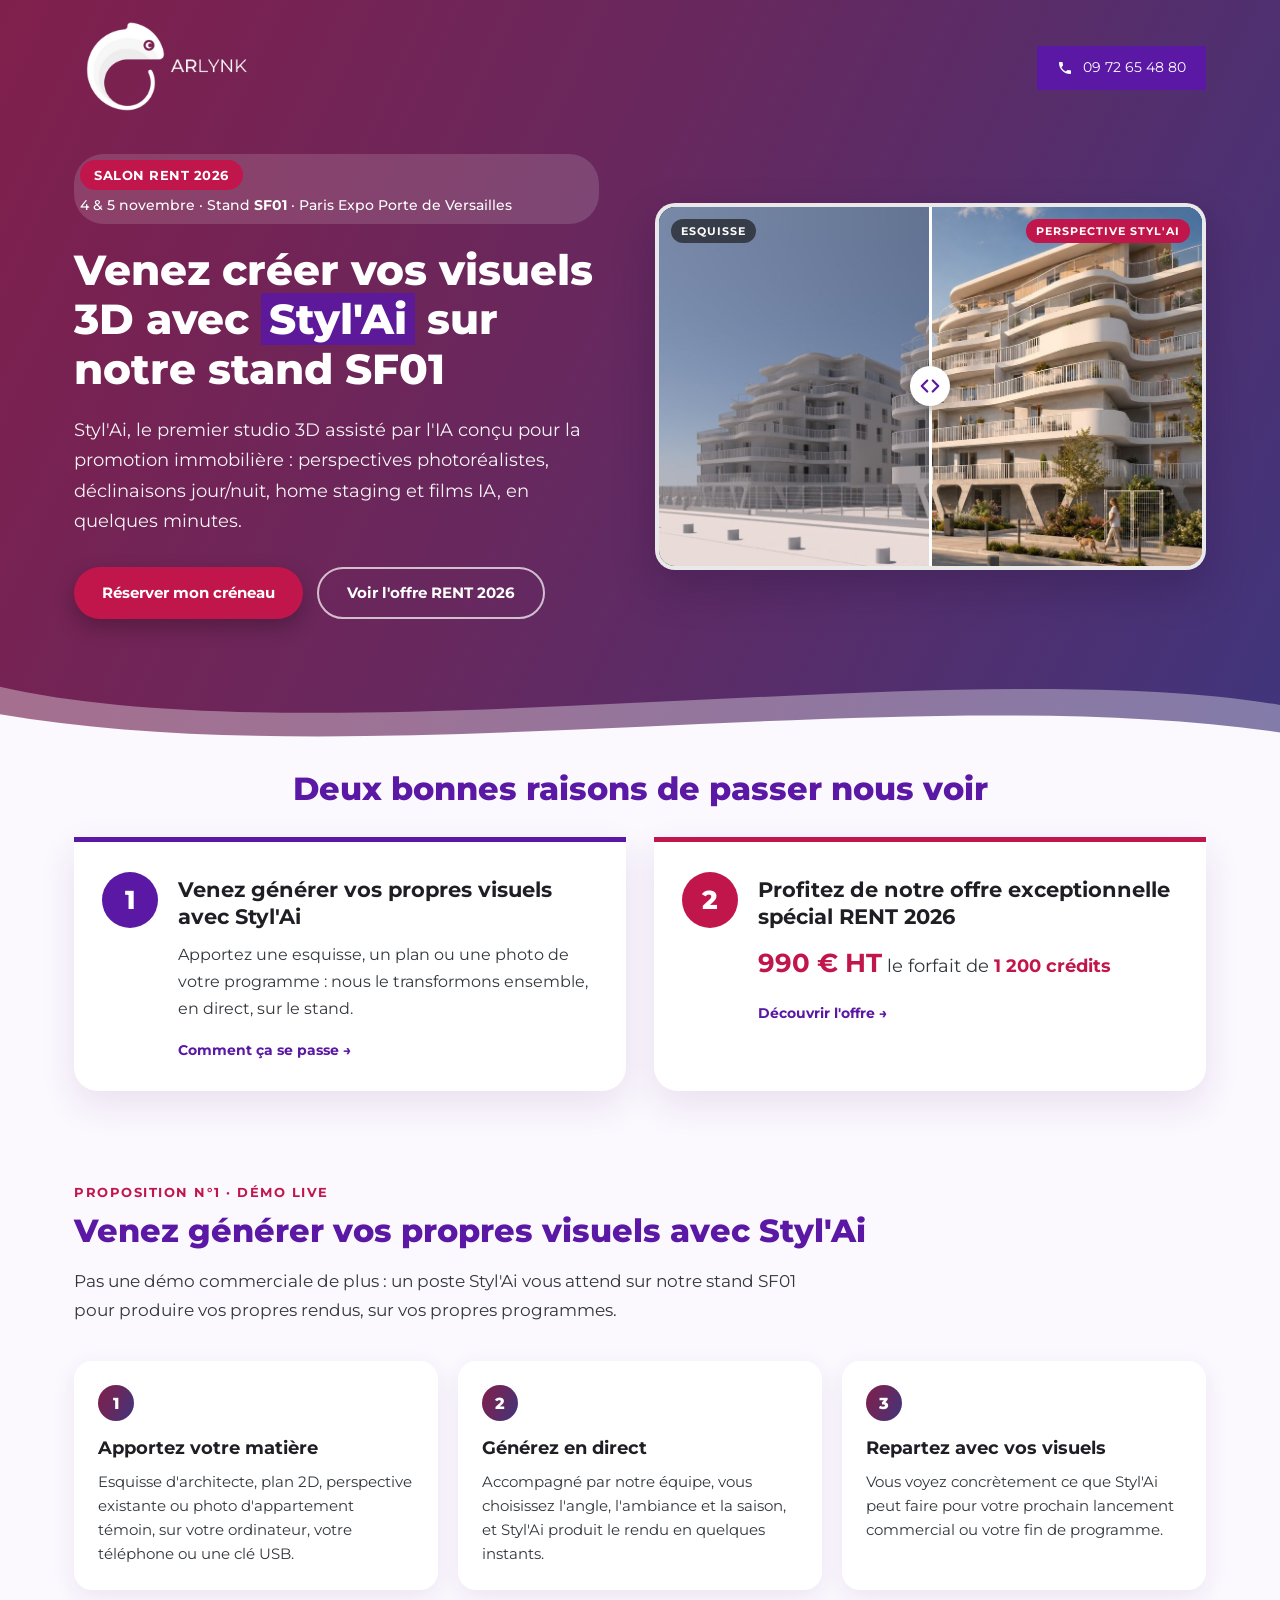
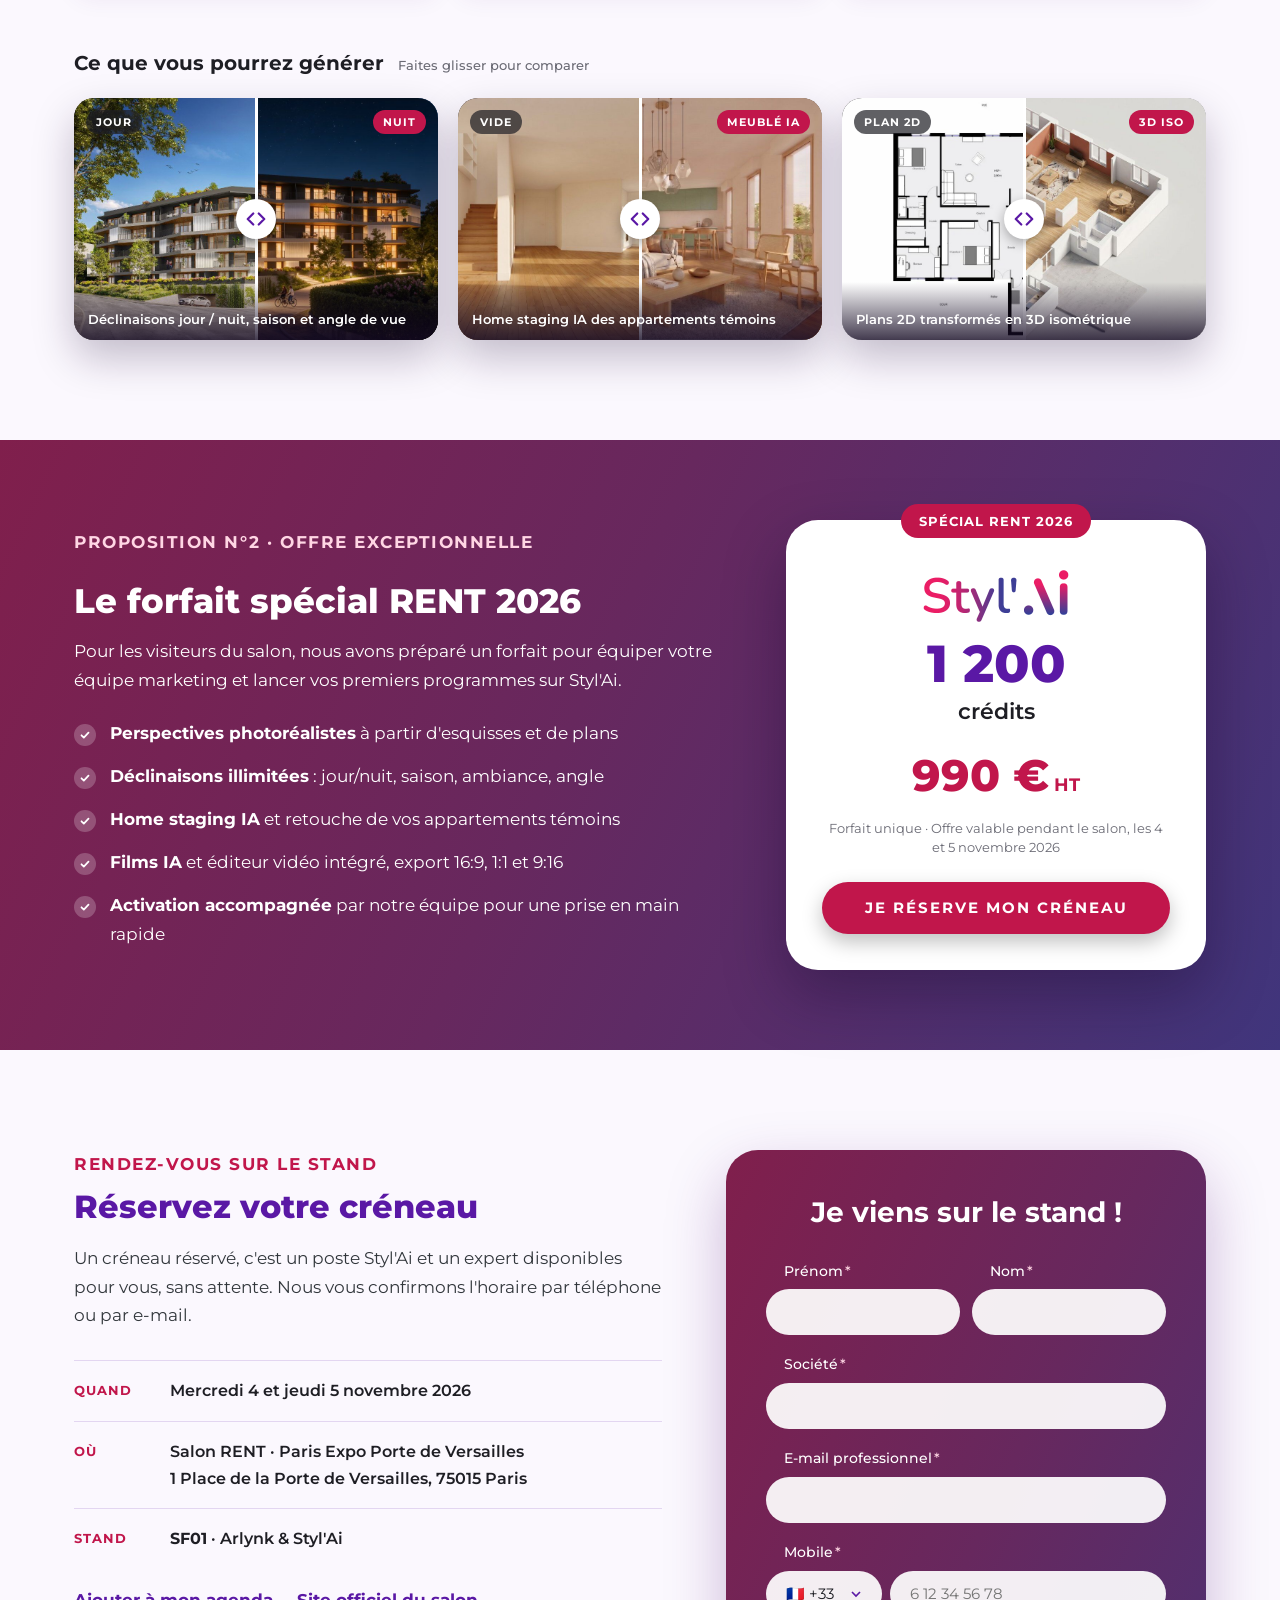
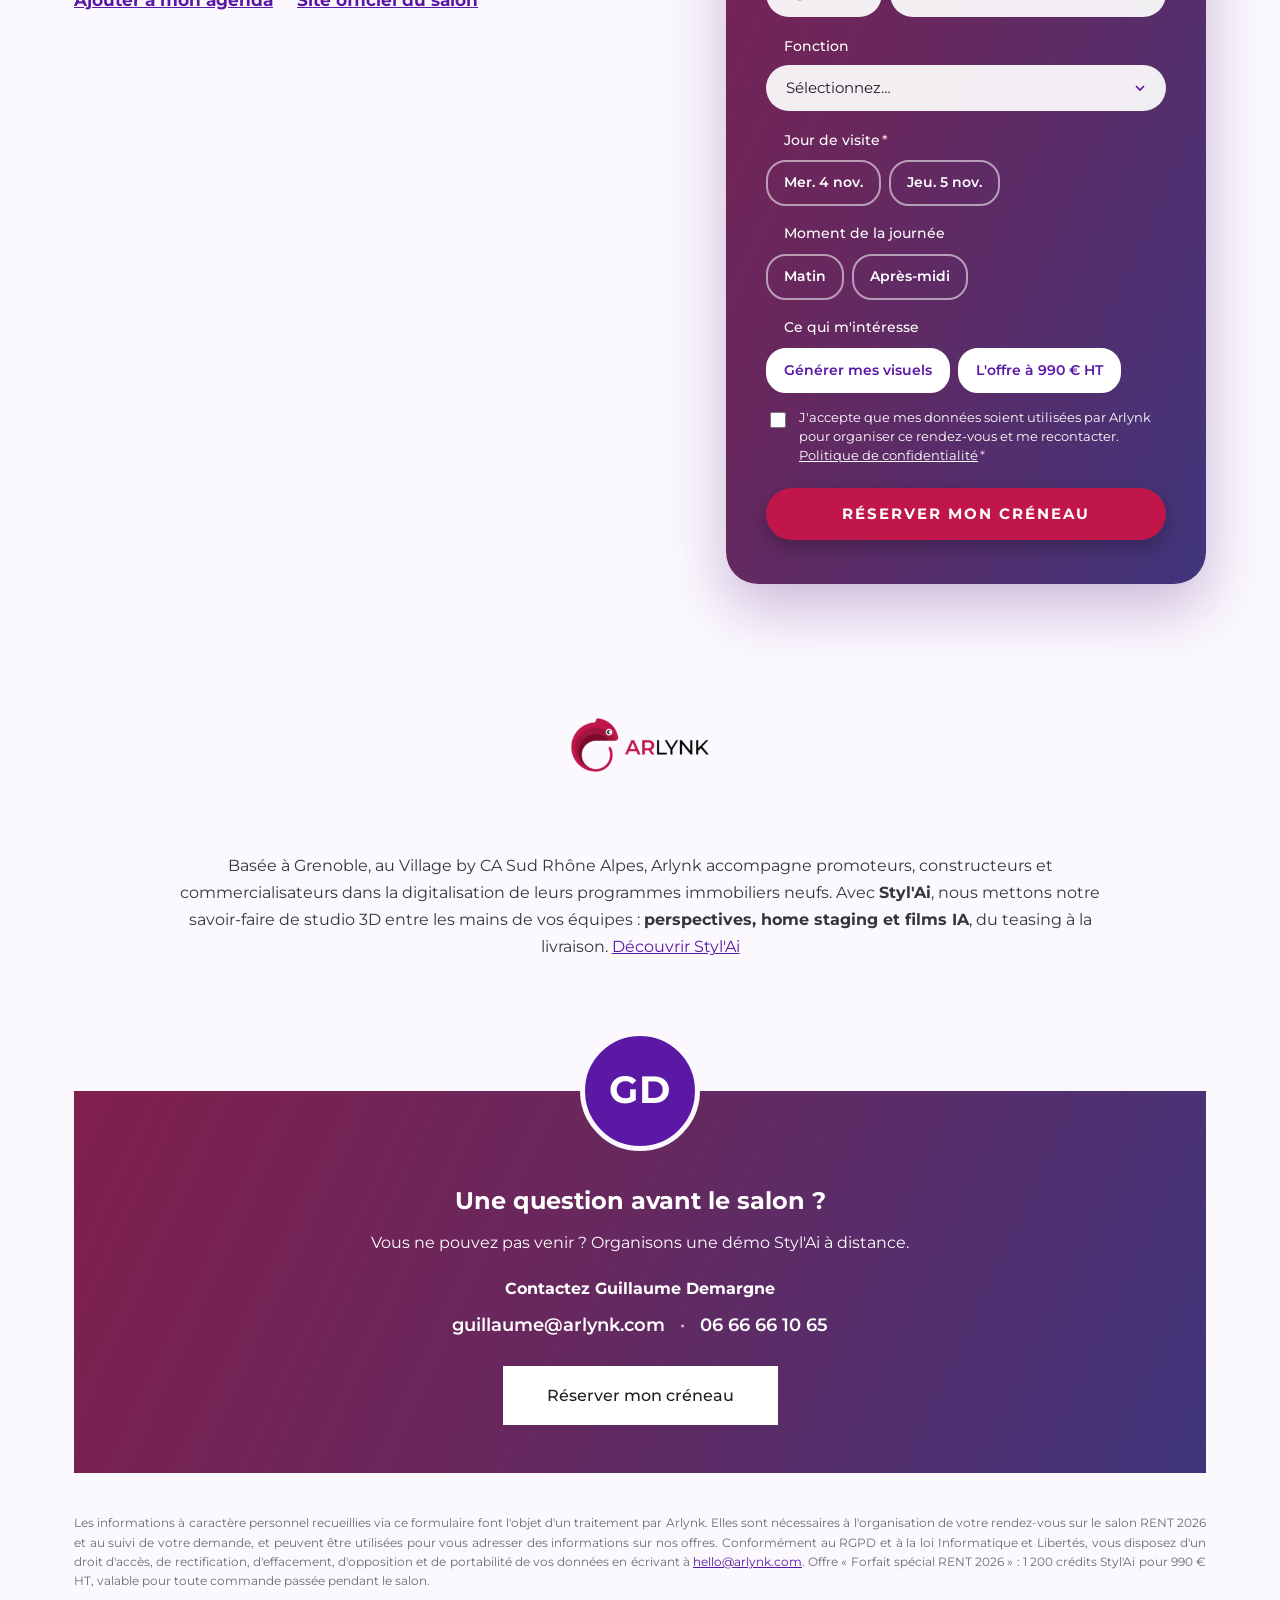
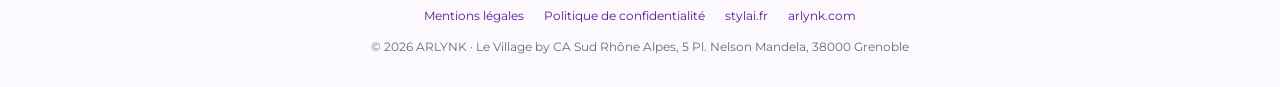
==== commit c65ed689: "Landing page RENT 2026 : ajoute le stand SF01 Numéro de stand affiché dans l'en-tête, le titre, les " ====
--- a/rent-2026/index.html
+++ b/rent-2026/index.html
@@ -35,9 +35,9 @@
       <div class="rent-hero__text">
         <p class="event-badge">
           <span class="event-badge__name">Salon RENT 2026</span>
-          <span>4 &amp; 5 novembre · Paris Expo Porte de Versailles</span>
+          <span>4 &amp; 5 novembre · Stand <strong>SF01</strong> · Paris Expo Porte de Versailles</span>
         </p>
-        <h1>Venez créer vos visuels 3D avec <span class="highlight">Styl'Ai</span> sur notre stand</h1>
+        <h1>Venez créer vos visuels 3D avec <span class="highlight">Styl'Ai</span> sur notre stand SF01</h1>
         <p class="rent-hero__lead">Styl'Ai, le premier studio 3D assisté par l'IA conçu pour la promotion immobilière&nbsp;: perspectives photoréalistes, déclinaisons jour/nuit, home staging et films IA, en quelques minutes.</p>
         <div class="rent-hero__ctas">
           <a href="#rdv" class="btn-cta">Réserver mon créneau</a>
@@ -88,7 +88,7 @@
     <section class="container demo" id="demo" aria-labelledby="demo-title">
       <p class="eyebrow">Proposition n°1 · Démo live</p>
       <h2 class="section-title" id="demo-title">Venez générer vos propres visuels avec Styl'Ai</h2>
-      <p class="section-intro">Pas une démo commerciale de plus&nbsp;: un poste Styl'Ai vous attend sur notre stand pour produire vos propres rendus, sur vos propres programmes.</p>
+      <p class="section-intro">Pas une démo commerciale de plus&nbsp;: un poste Styl'Ai vous attend sur notre stand SF01 pour produire vos propres rendus, sur vos propres programmes.</p>
 
       <ol class="steps">
         <li>
@@ -190,9 +190,8 @@
             <dd>Salon RENT · Paris Expo Porte de Versailles<br>1 Place de la Porte de Versailles, 75015 Paris</dd>
           </div>
           <div>
-            <dt>Qui</dt>
-            <!-- Ajouter ici le numéro de stand dès qu'il est connu. -->
-            <dd>Stand Arlynk · Styl'Ai</dd>
+            <dt>Stand</dt>
+            <dd><strong>SF01</strong> · Arlynk &amp; Styl'Ai</dd>
           </div>
         </dl>
 
@@ -292,7 +291,7 @@
         <div class="form-success" id="form-success" hidden>
           <svg width="56" height="56" viewBox="0 0 24 24" aria-hidden="true"><circle cx="12" cy="12" r="11" fill="#fff"/><path d="M7 12.5l3.2 3.2L17 9" fill="none" stroke="#c1164b" stroke-width="2.4" stroke-linecap="round" stroke-linejoin="round"/></svg>
           <h3>À très vite sur le salon&nbsp;!</h3>
-          <p>Votre demande est bien enregistrée. Nous vous recontactons pour confirmer votre créneau sur le stand Arlynk · Styl'Ai.</p>
+          <p>Votre demande est bien enregistrée. Nous vous recontactons pour confirmer votre créneau sur le stand SF01.</p>
           <a class="btn-submit" href="rent-2026-arlynk.ics" download>Ajouter à mon agenda</a>
         </div>
       </div>
@@ -336,7 +335,7 @@
   </footer>
 
   <!-- Bouton fixe sur mobile -->
-  <a href="#rdv" class="sticky-cta" id="sticky-cta">Réserver mon créneau · RENT 2026</a>
+  <a href="#rdv" class="sticky-cta" id="sticky-cta">Réserver mon créneau · Stand SF01</a>
 
   <script src="rent.js"></script>
   <!-- Suivi des formulaires web Zoho CRM (fourni par Zoho, à conserver) -->
